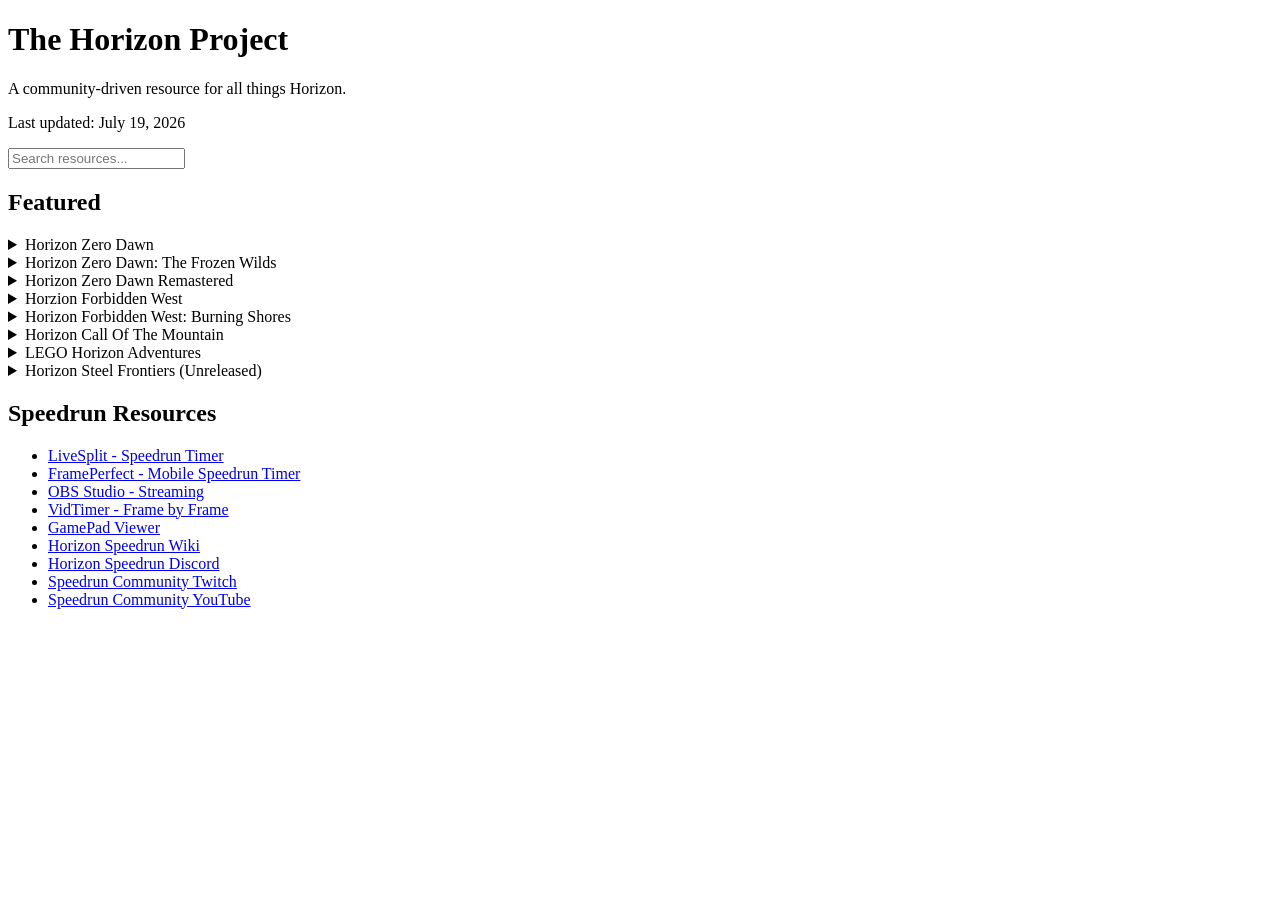
==== index.html @ eda94032 "Update index.html" ====
<!DOCTYPE html>
<html lang="en">

<head>
    <meta charset="UTF-8">
    <meta name="viewport" content="width=device-width, initial-scale=1.0">
    <meta name="description" content="A community-driven resource for all things Horizon.">
    <title>The Horizon Project</title>
    <link rel="stylesheet" href="style.css">
    
</head>

<body>

<h1>The Horizon Project</h1>

<p class="intro">
    A community-driven resource for all things Horizon.
</p>

<p class="updated">
    Last updated: July 19, 2026
</p>

<input type="text" id="search" placeholder="Search resources...">

<div id="featured"></div>

<div id="games"></div>

<div id="speedrun-resources"></div>

<div id="community-resources"></div>

<script src="js/script.js"></script>

</body>
</html>
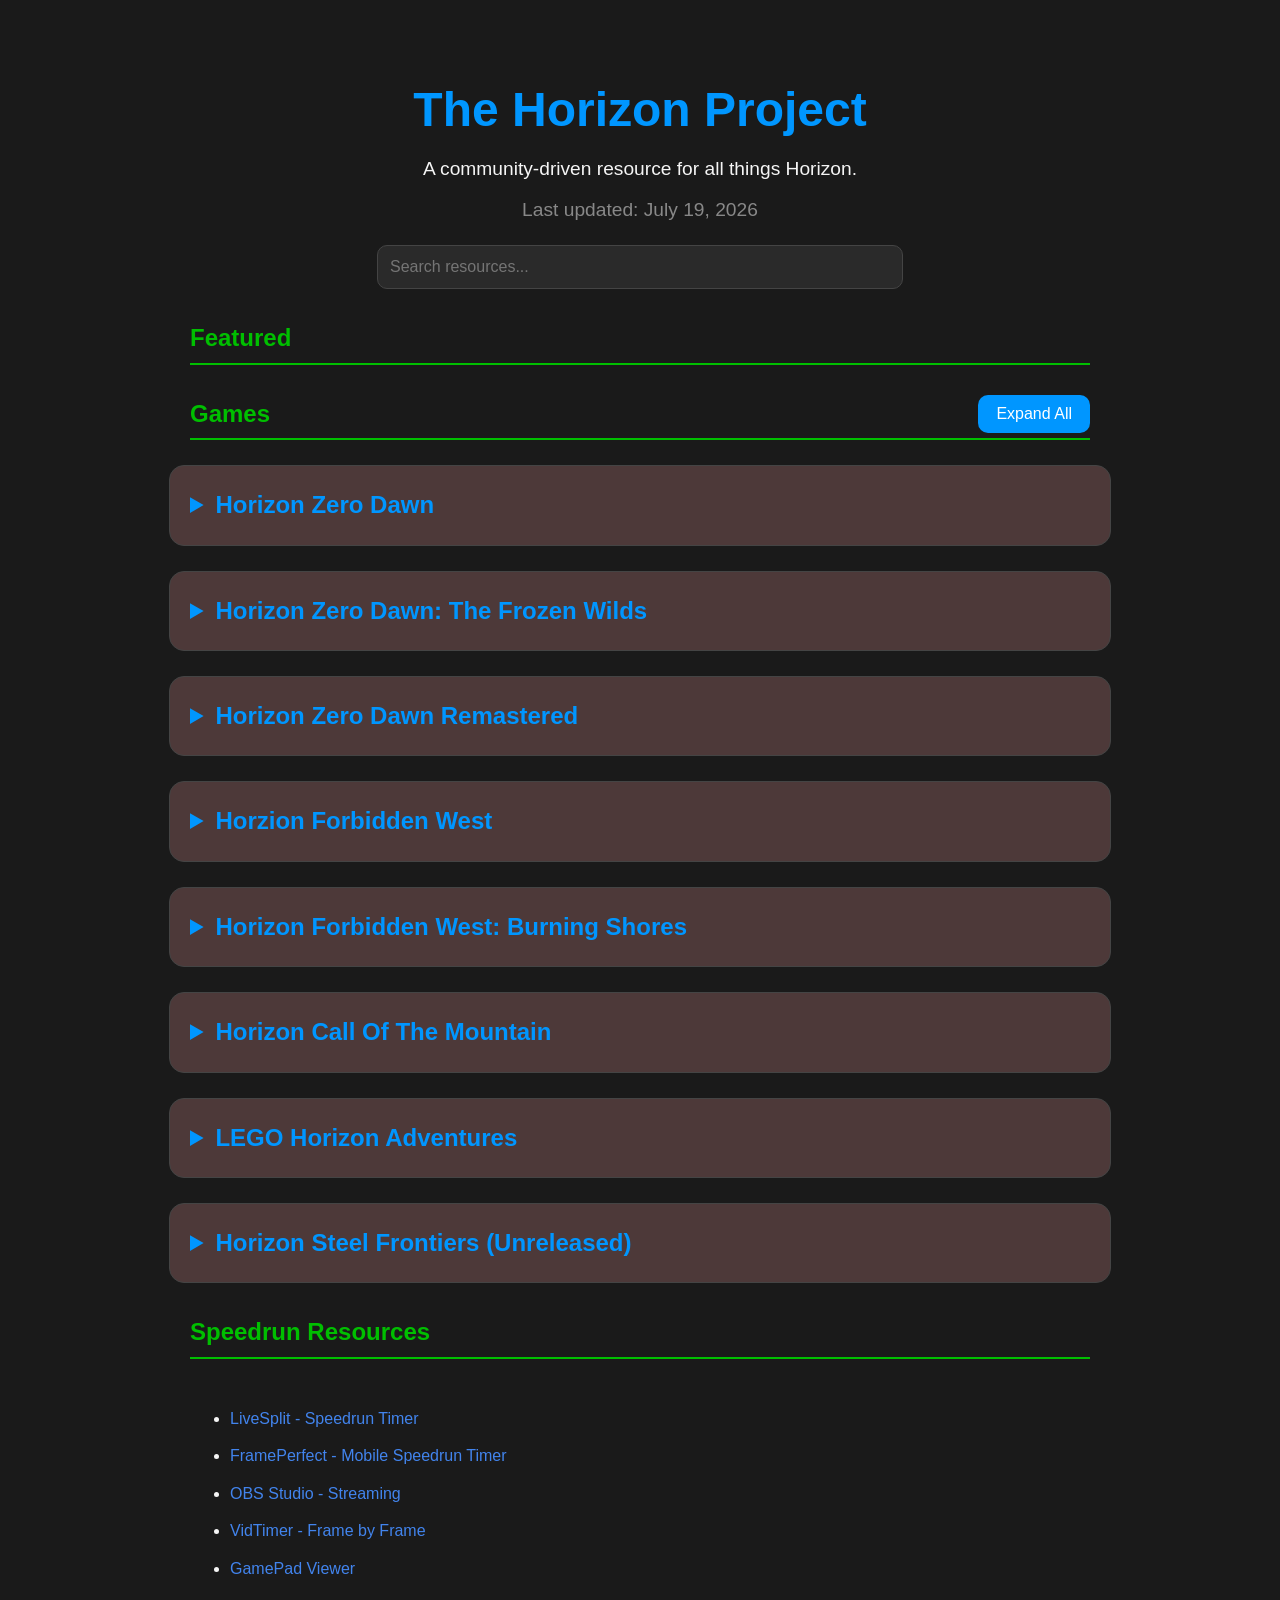
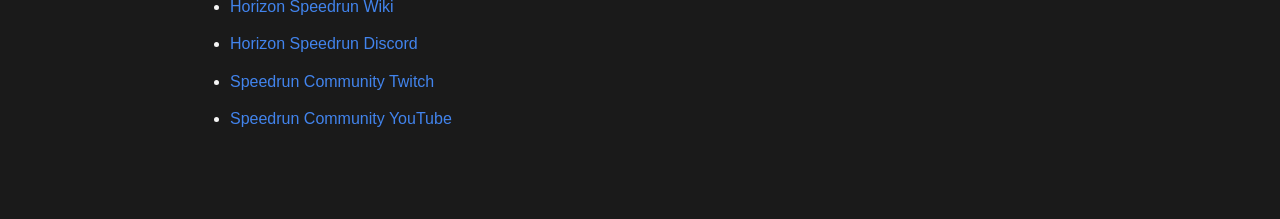
==== commit 05caa976: "Update index.html" ====
--- a/index.html
+++ b/index.html
@@ -6,7 +6,7 @@
     <meta name="viewport" content="width=device-width, initial-scale=1.0">
     <meta name="description" content="A community-driven resource for all things Horizon.">
     <title>The Horizon Project</title>
-    <link rel="stylesheet" href="style.css">
+    <link rel="stylesheet" href="css/style.css">
     
 </head>
 
--- a/css/style.css
+++ b/css/style.css
@@ -0,0 +1,233 @@
+/* =========================
+   Base Layout
+========================= */
+
+body {
+    background-color: #1a1a1a;
+    color: #f5f5f5;
+    font-family: Arial, sans-serif;
+    margin: 0;
+    padding: 40px;
+    line-height: 1.6;
+}
+
+
+/* =========================
+   Main Header
+========================= */
+
+h1 {
+    color: #0096FF;
+    text-align: center;
+    font-size: 3rem;
+    margin-bottom: 5px;
+}
+
+.intro {
+    text-align: center;
+    font-size: 1.2rem;
+    margin-top: 5px;
+    margin-bottom: 30px;
+}
+
+
+/* =========================
+   Section Titles
+========================= */
+
+h2 {
+    color: #00BF00;
+    text-align: left;
+    border-bottom: 2px solid #00BF00;
+    padding-bottom: 5px;
+    max-width: 900px;
+    margin: 30px auto 10px;
+}
+
+h3 {
+    color: #0096FF;
+    max-width: 900px;
+    margin: 25px auto 10px;
+}
+
+
+/* =========================
+   Search Bar
+========================= */
+
+#search {
+    display: block;
+    width: 80%;
+    max-width: 500px;
+    margin: 20px auto;
+    padding: 12px;
+    font-size: 1rem;
+    border-radius: 10px;
+    border: 1px solid #444;
+    background: #2a2a2a;
+    color: white;
+}
+
+
+/* =========================
+   Games Header
+========================= */
+
+.games-header {
+    max-width: 900px;
+    margin: 30px auto 10px;
+    display: flex;
+    justify-content: space-between;
+    align-items: center;
+    border-bottom: 2px solid #00BF00;
+    padding-bottom: 5px;
+}
+
+.games-header h2 {
+    margin: 0;
+    padding: 0;
+    border: none;
+}
+
+
+/* =========================
+   Expand / Collapse Button
+========================= */
+
+#toggleAll {
+    padding: 10px 18px;
+    font-size: 1rem;
+    border: none;
+    border-radius: 10px;
+    background: #0096FF;
+    color: white;
+    cursor: pointer;
+}
+
+#toggleAll:hover {
+    background: #00BF00;
+}
+
+
+/* =========================
+   Game Folders
+========================= */
+
+.game-folder {
+    background: #4d3939;
+    padding: 20px;
+    margin: 25px auto;
+    border-radius: 15px;
+    border: 1px solid #444;
+    max-width: 900px;
+}
+
+.game-folder summary {
+    color: #0096FF;
+    font-size: 1.5rem;
+    font-weight: bold;
+    cursor: pointer;
+}
+
+
+/* =========================
+   Lists
+========================= */
+
+/* =========================
+   Lists
+========================= */
+
+ul {
+    padding: 20px 40px;
+    max-width: 820px;
+    margin: 15px auto;
+}
+
+.game-folder ul,
+.resource-page ul {
+    background: #2a2a2a;
+    border-radius: 15px;
+    border: 1px solid #444;
+}
+
+.game-folder ul {
+    background: #2a2a2a;
+    border: 1px solid #444;
+    margin-top: 15px;
+}
+
+li {
+    margin: 12px 0;
+}
+
+
+/* =========================
+   Links
+========================= */
+
+a {
+    color: #4284ed;
+    text-decoration: none;
+}
+
+a:hover {
+    color: #00BF00;
+    text-decoration: underline;
+}
+
+
+/* =========================
+   Paragraphs
+========================= */
+
+p {
+    font-size: 1.2rem;
+}
+
+/* =========================
+   Last Updated
+========================= */
+.updated {
+    text-align: center;
+    color: #888;
+    font-size: 1.2rem;
+    margin-top: -20px;
+}
+
+/* =========================
+   Resource Cards
+========================= */
+
+.resource-page {
+    max-width: 900px;
+    margin: 30px auto;
+}
+
+
+.resource-page ul {
+    background: #2a2a2a;
+    padding: 20px 30px;
+    border-radius: 15px;
+    border: 1px solid #444;
+}
+
+
+.resource-page li {
+    background: #1f1f1f;
+    padding: 15px;
+    margin: 12px 0;
+    border-radius: 10px;
+    border: 1px solid #444;
+}
+
+
+.resource-page a {
+    color: #4284ed;
+    font-size: 1.1rem;
+}
+
+
+.resource-page a:hover {
+    color: #00BF00;
+}
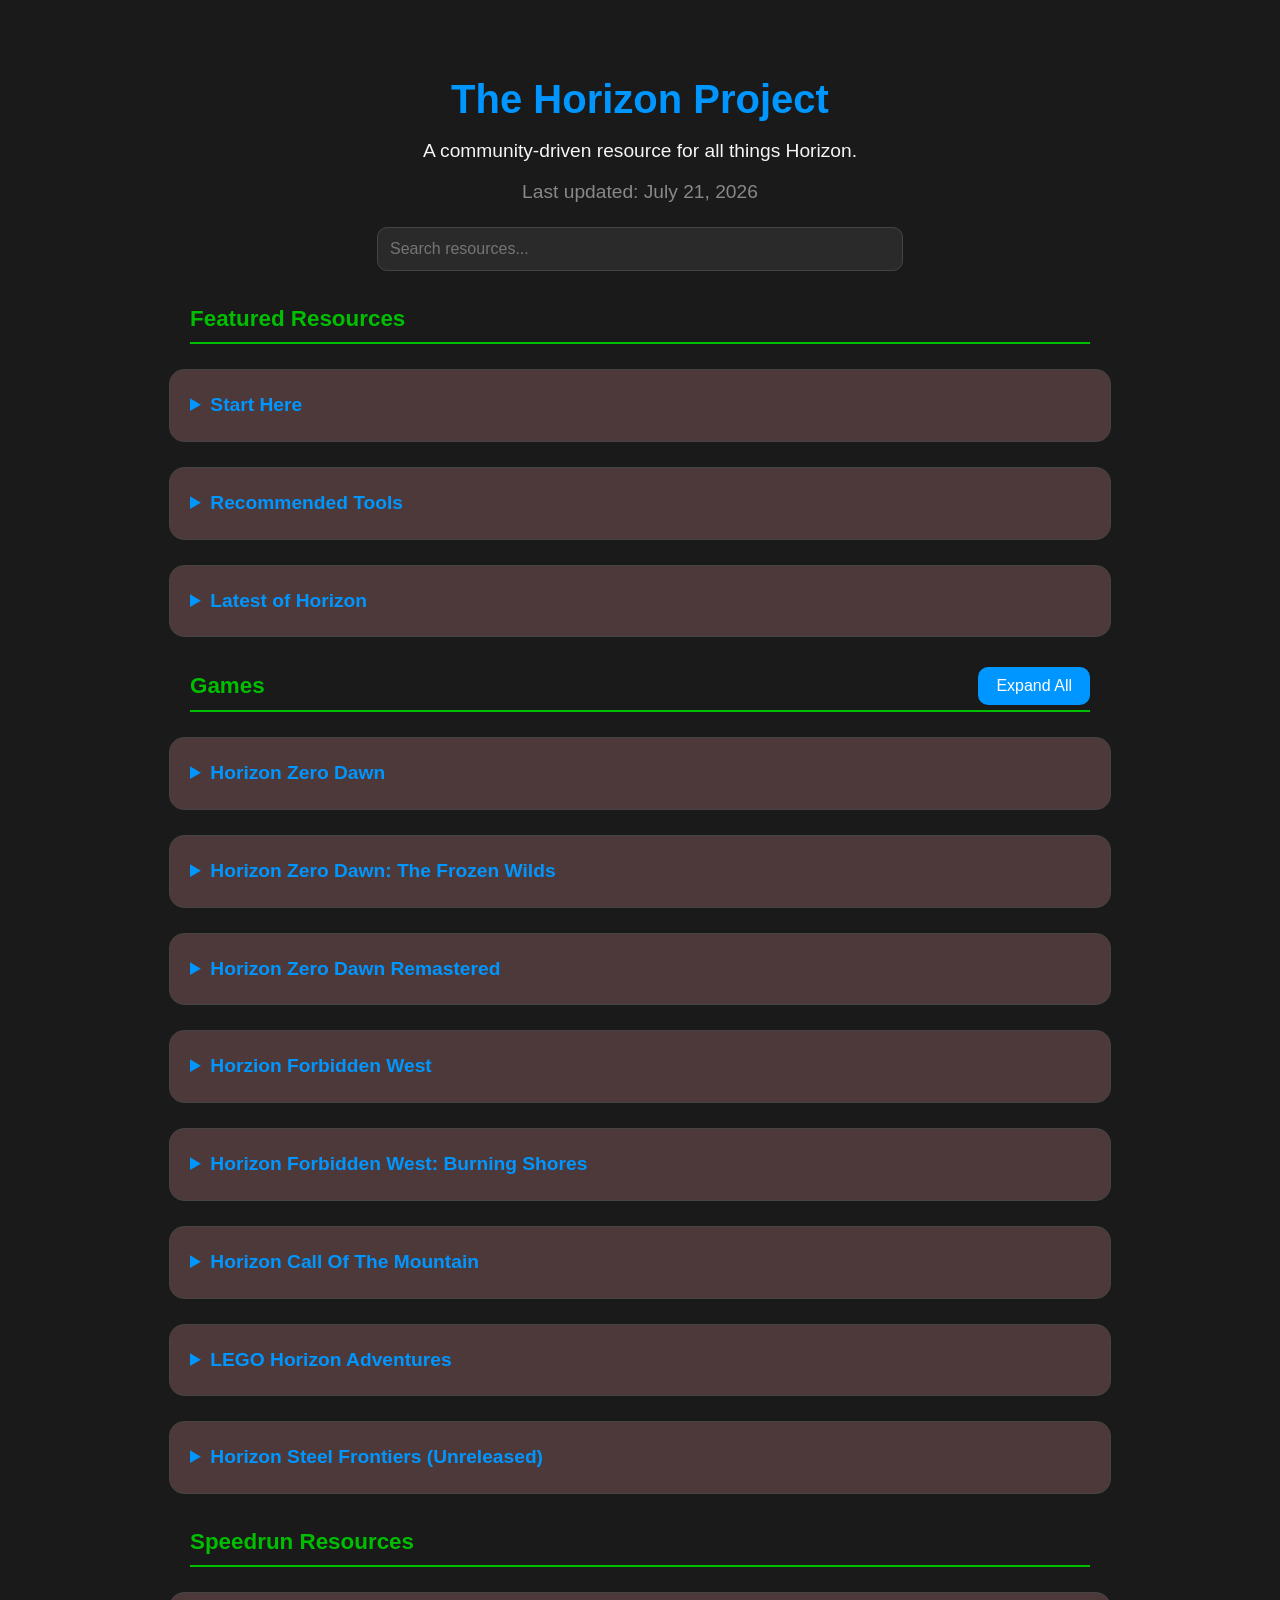
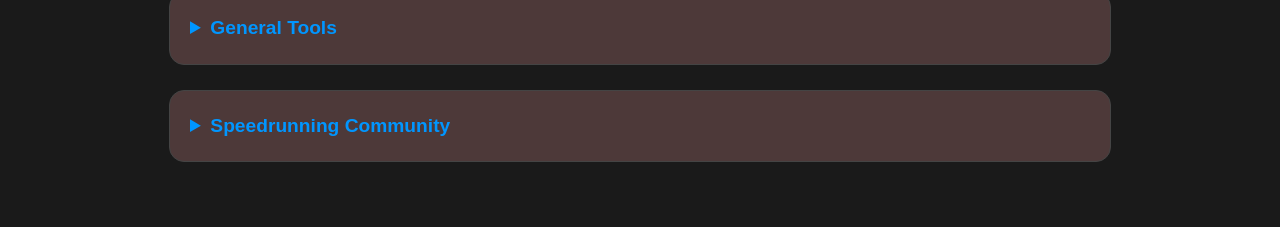
==== commit 440929e7: "Update index.html" ====
--- a/index.html
+++ b/index.html
@@ -19,7 +19,7 @@
 </p>
 
 <p class="updated">
-    Last updated: July 19, 2026
+    Last updated: July 21, 2026
 </p>
 
 <input type="text" id="search" placeholder="Search resources...">
--- a/css/style.css
+++ b/css/style.css
@@ -19,7 +19,7 @@
 h1 {
     color: #0096FF;
     text-align: center;
-    font-size: 3rem;
+    font-size: 2.5rem;
     margin-bottom: 5px;
 }
 
@@ -38,10 +38,11 @@
 h2 {
     color: #00BF00;
     text-align: left;
-    border-bottom: 2px solid #00BF00;
-    padding-bottom: 5px;
-    max-width: 900px;
-    margin: 30px auto 10px;
+    font-size: 1.4rem;
+    border-bottom: 3px solid #00BF00;
+    padding-bottom: 10px;
+    max-width: 900px;
+    margin: 40px auto 15px;
 }
 
 h3 {
@@ -124,11 +125,14 @@
 
 .game-folder summary {
     color: #0096FF;
-    font-size: 1.5rem;
+    font-size: 1.2rem;
     font-weight: bold;
     cursor: pointer;
 }
 
+.game-folder h2 {
+    font-size: 1.3rem;
+}
 
 /* =========================
    Lists
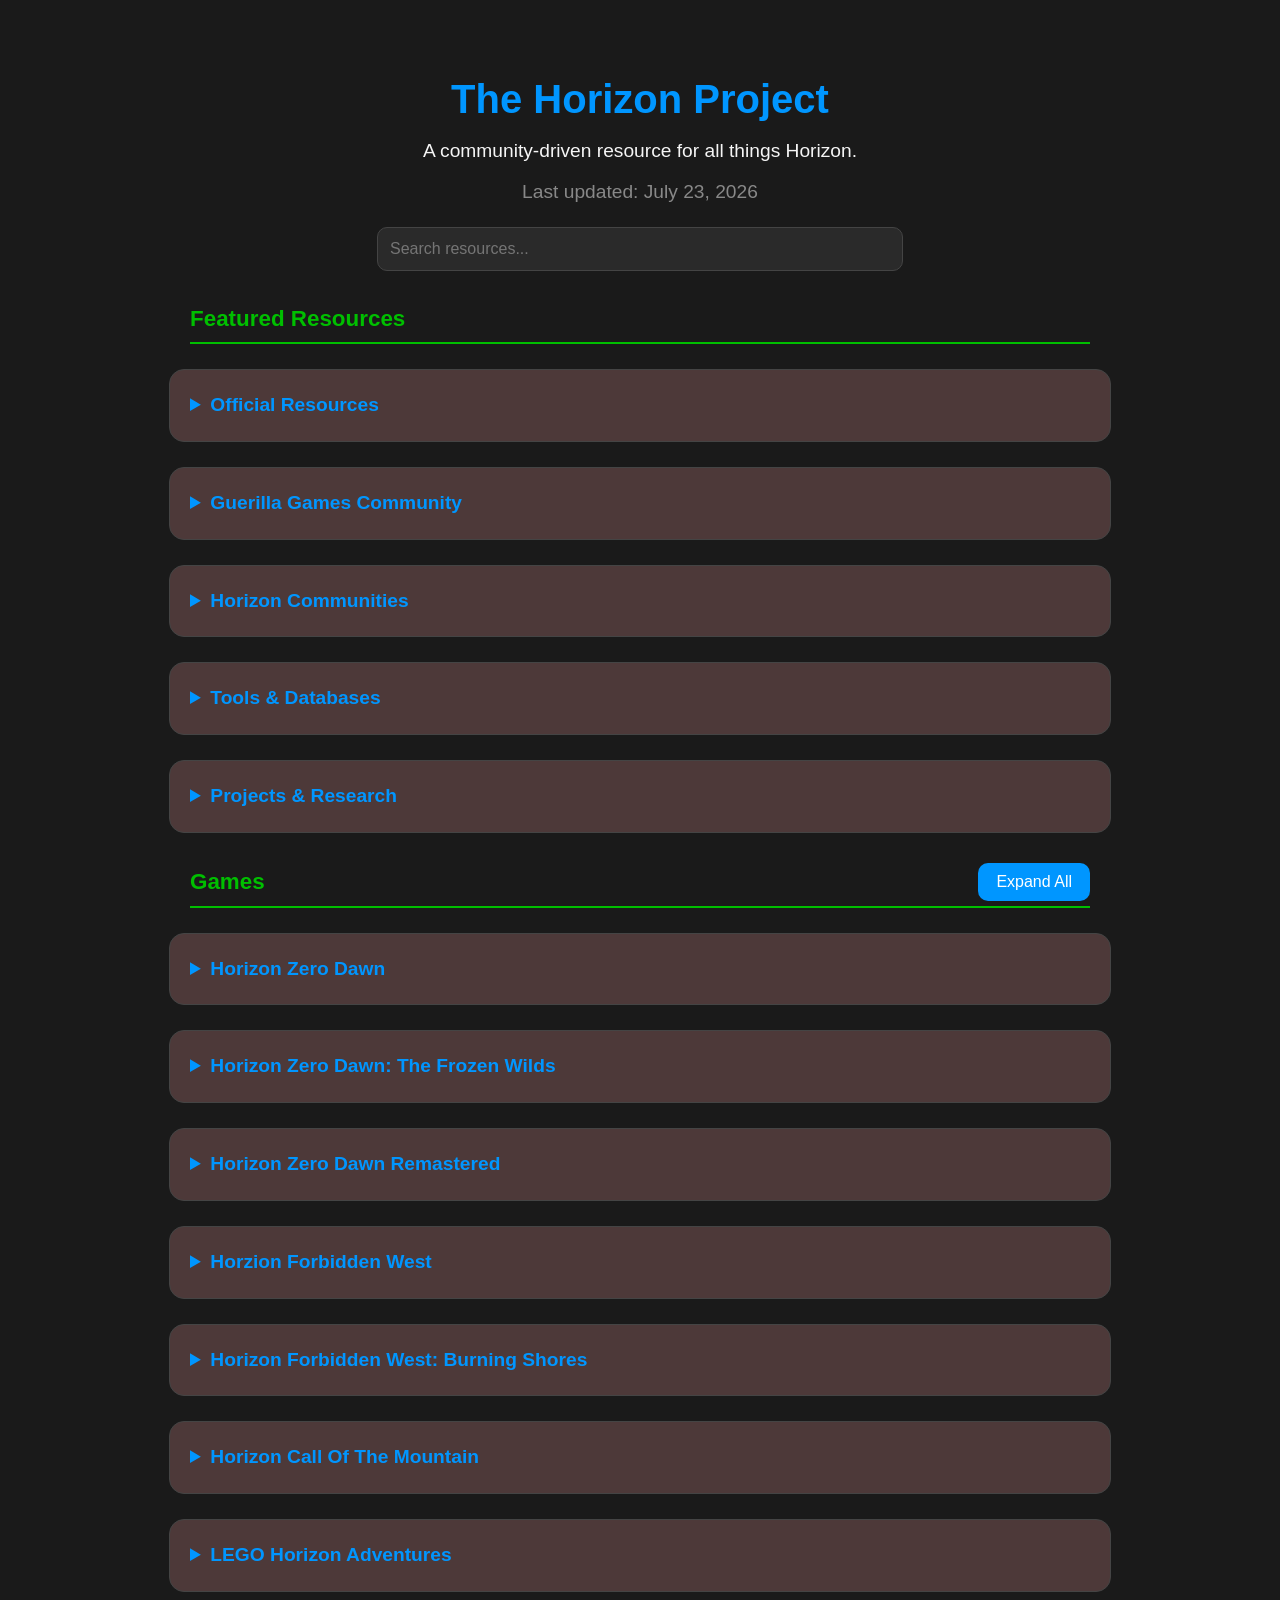
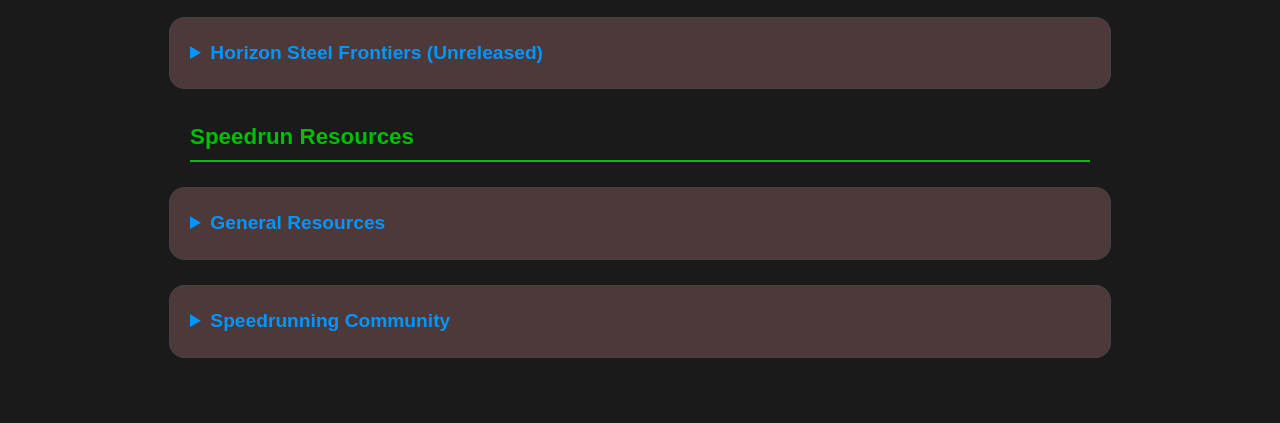
==== commit 2b6329ae: "Update index.html" ====
--- a/index.html
+++ b/index.html
@@ -19,7 +19,7 @@
 </p>
 
 <p class="updated">
-    Last updated: July 21, 2026
+    Last updated: July 23, 2026
 </p>
 
 <input type="text" id="search" placeholder="Search resources...">
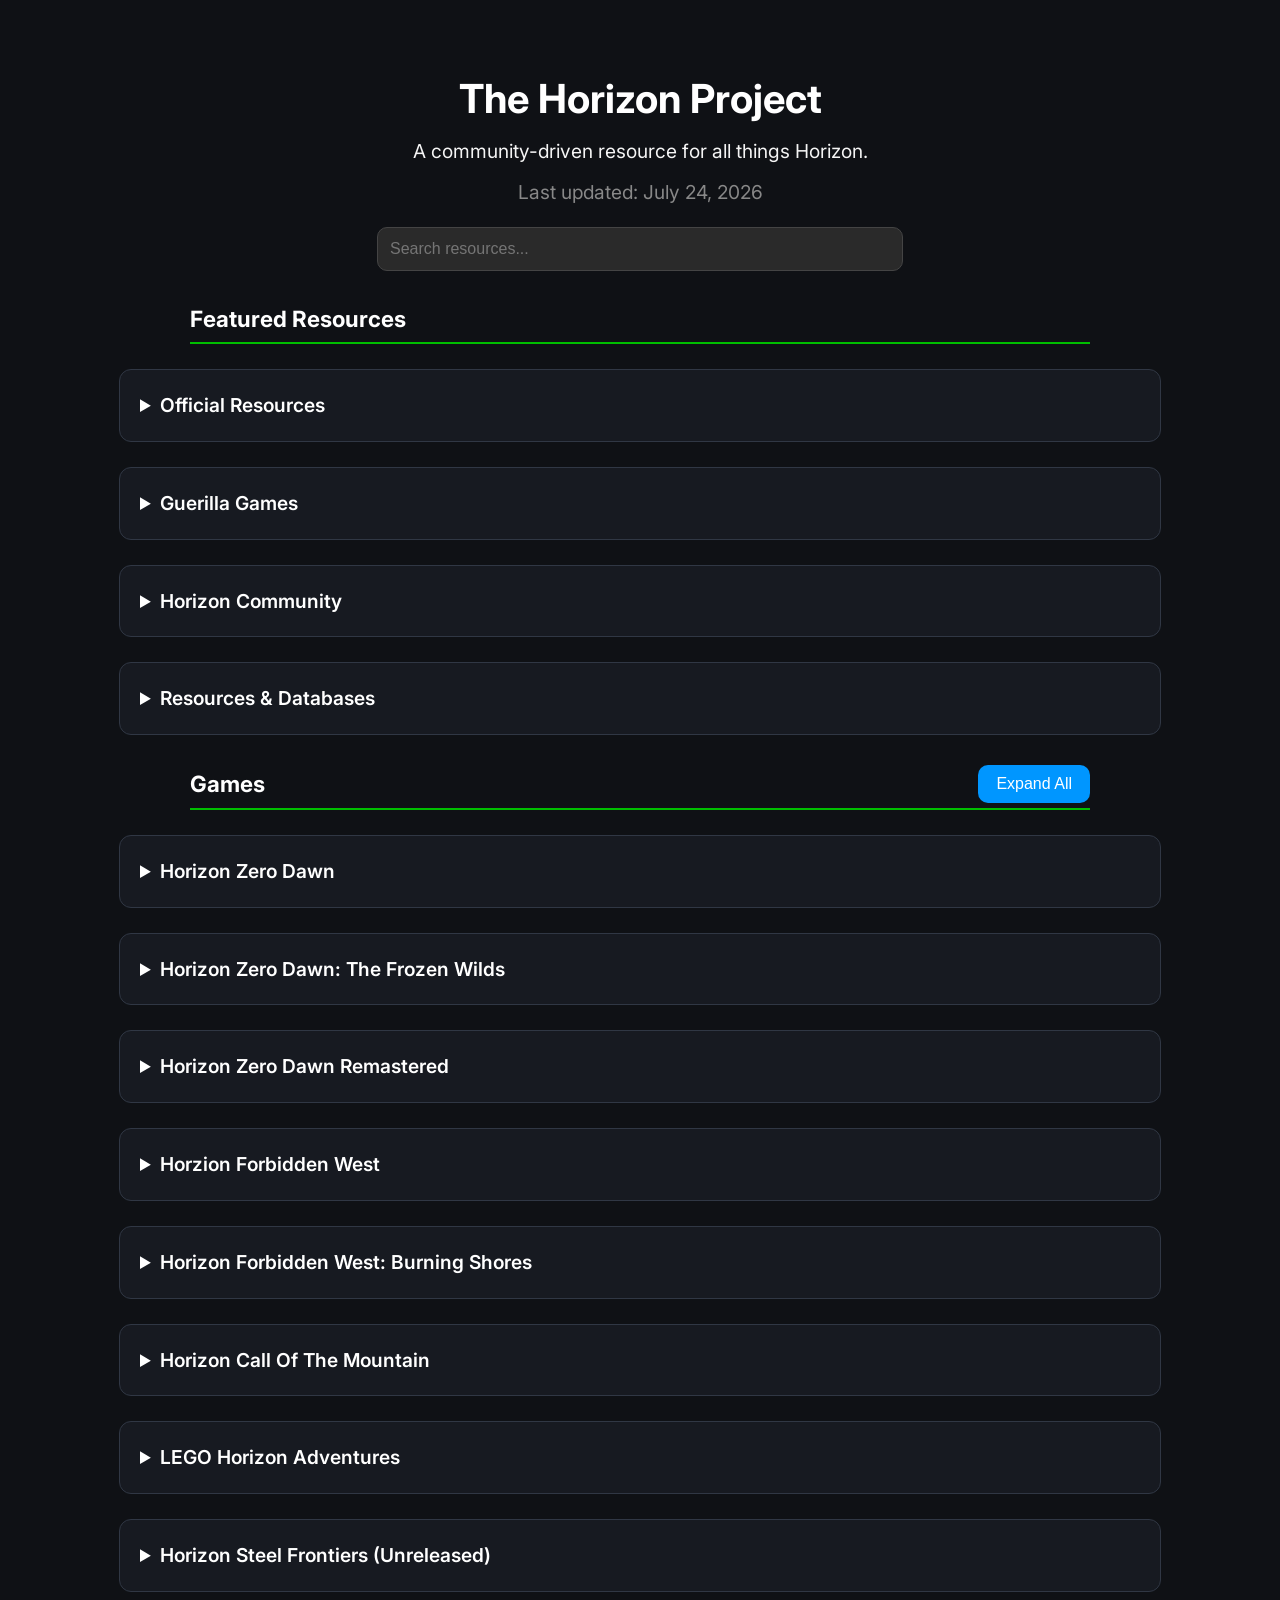
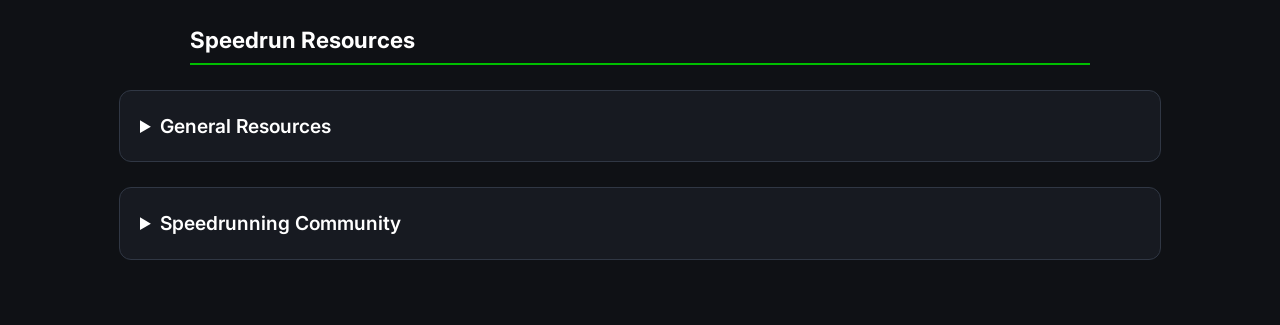
==== commit 8a0bd4a3: "Update index.html" ====
--- a/index.html
+++ b/index.html
@@ -19,7 +19,7 @@
 </p>
 
 <p class="updated">
-    Last updated: July 23, 2026
+    Last updated: July 24, 2026
 </p>
 
 <input type="text" id="search" placeholder="Search resources...">
--- a/css/style.css
+++ b/css/style.css
@@ -1,11 +1,13 @@
+@import url('https://fonts.googleapis.com/css2?family=Inter:wght@400;500;600;700&display=swap');
+
 /* =========================
    Base Layout
 ========================= */
 
 body {
-    background-color: #1a1a1a;
+    background: #0f1115;
     color: #f5f5f5;
-    font-family: Arial, sans-serif;
+    font-family: "Inter", sans-serif;
     margin: 0;
     padding: 40px;
     line-height: 1.6;
@@ -17,7 +19,7 @@
 ========================= */
 
 h1 {
-    color: #0096FF;
+    color: #ffffff;
     text-align: center;
     font-size: 2.5rem;
     margin-bottom: 5px;
@@ -36,17 +38,17 @@
 ========================= */
 
 h2 {
-    color: #00BF00;
+    color: #ffffff;
     text-align: left;
     font-size: 1.4rem;
-    border-bottom: 3px solid #00BF00;
+    border-bottom: 1px solid #333;
     padding-bottom: 10px;
     max-width: 900px;
     margin: 40px auto 15px;
 }
 
 h3 {
-    color: #0096FF;
+    color: #4da3ff;
     max-width: 900px;
     margin: 25px auto 10px;
 }
@@ -111,32 +113,35 @@
 
 
 /* =========================
-   Game Folders
+   Resource Folders
 ========================= */
 
 .game-folder {
-    background: #4d3939;
+    background: #171a21;
+    max-width: 1000px;
+
+    margin: 25px auto;
     padding: 20px;
-    margin: 25px auto;
-    border-radius: 15px;
-    border: 1px solid #444;
-    max-width: 900px;
-}
+
+    border-radius: 12px;
+    border: 1px solid #303744;
+}
+
+
+.game-folder:hover {
+    border-color: #4da3ff;
+}
+
 
 .game-folder summary {
-    color: #0096FF;
-    font-size: 1.2rem;
-    font-weight: bold;
+    color: #ffffff;
+
+    font-size: 1.2rem;
+    font-weight: 600;
+
     cursor: pointer;
 }
 
-.game-folder h2 {
-    font-size: 1.3rem;
-}
-
-/* =========================
-   Lists
-========================= */
 
 /* =========================
    Lists
@@ -148,7 +153,6 @@
     margin: 15px auto;
 }
 
-.game-folder ul,
 .resource-page ul {
     background: #2a2a2a;
     border-radius: 15px;
@@ -156,27 +160,39 @@
 }
 
 .game-folder ul {
-    background: #2a2a2a;
-    border: 1px solid #444;
-    margin-top: 15px;
+    background: #0f1115;
+    margin-top: 20px;
+    padding: 15px 25px;
+
+    border-radius: 10px;
+    border: 1px solid #303744;
 }
 
 li {
-    margin: 12px 0;
-}
-
+    list-style: none;
+    margin: 10px 0;
+    padding: 12px 15px;
+
+    background: #171a21;
+    border-radius: 8px;
+    border: 1px solid #303744;
+}
+
+li:hover {
+    border-color: #4da3ff;
+}
 
 /* =========================
    Links
 ========================= */
 
 a {
-    color: #4284ed;
+    color: #4da3ff;
     text-decoration: none;
 }
 
 a:hover {
-    color: #00BF00;
+    color: #79baff;
     text-decoration: underline;
 }
 
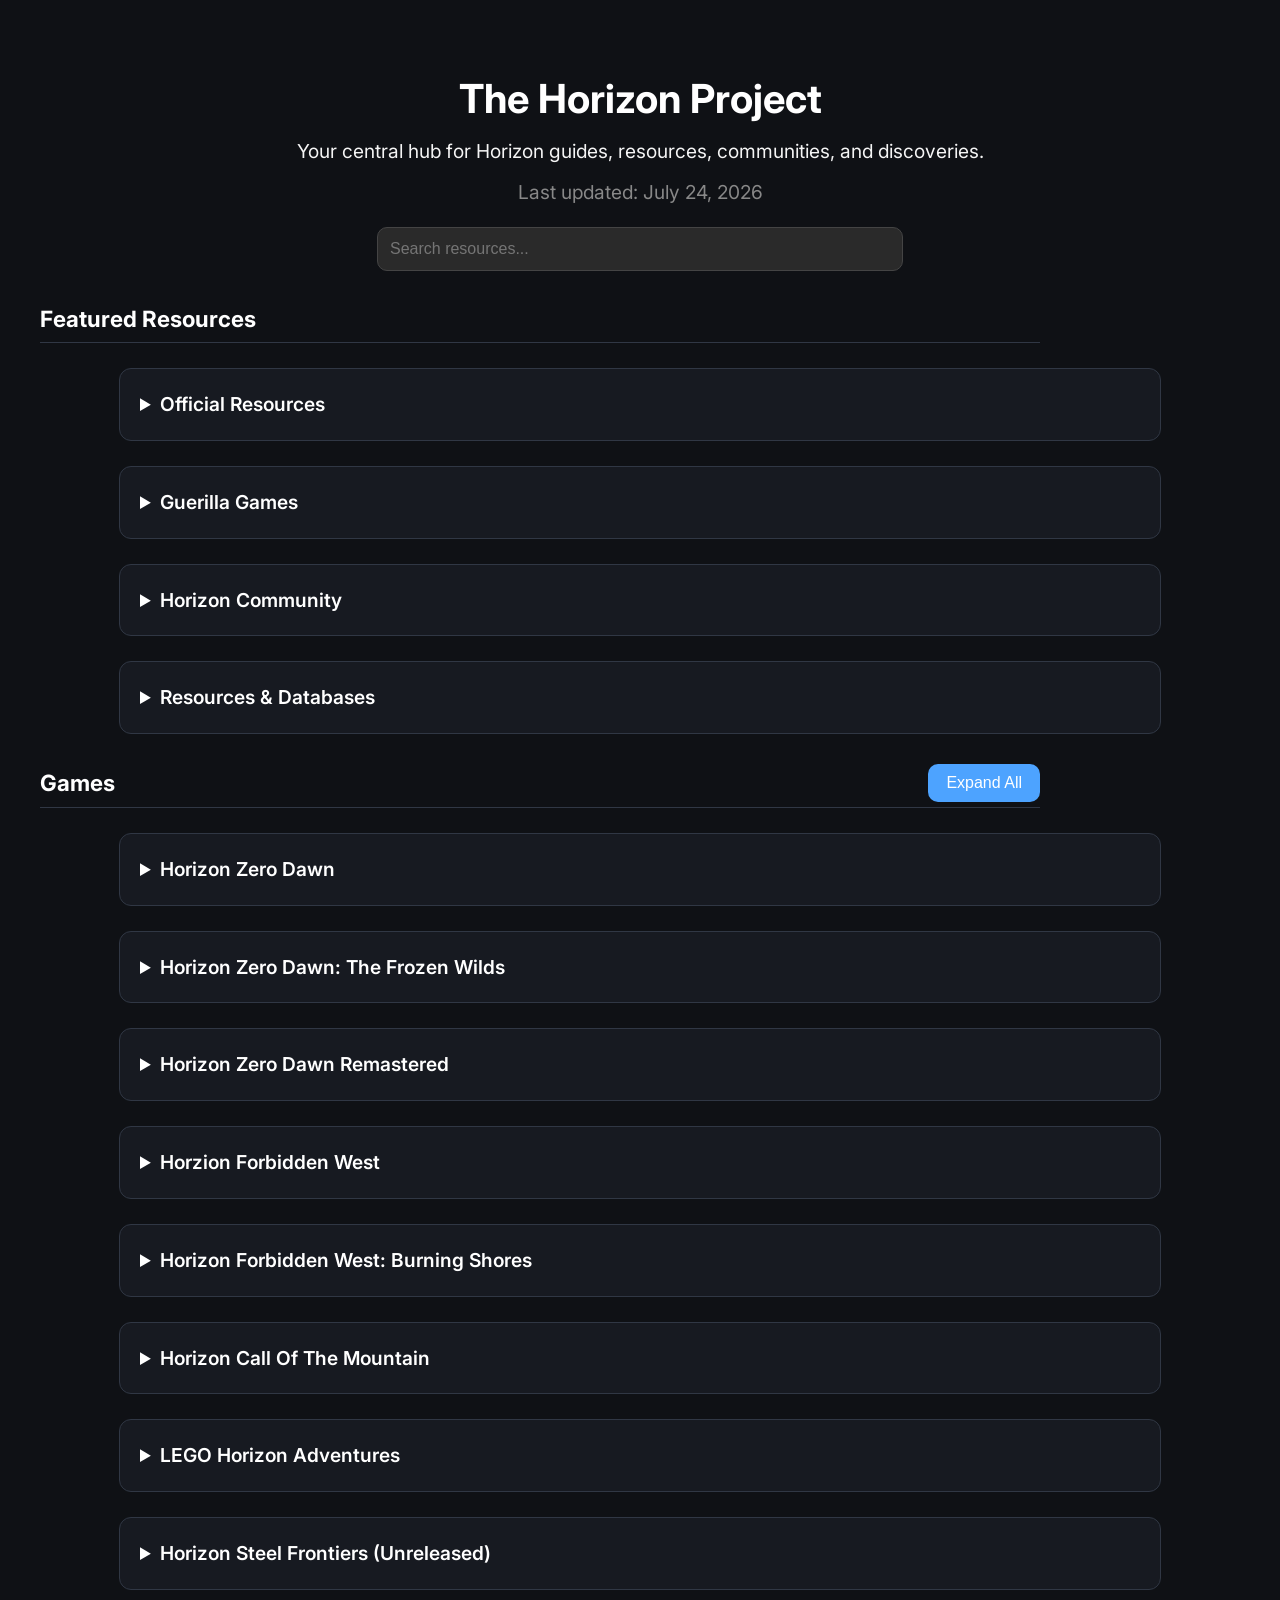
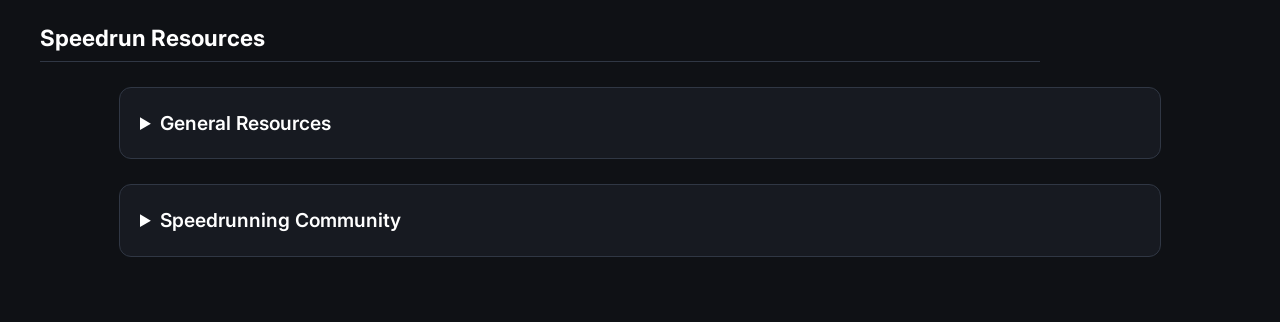
==== commit c99c5768: "Update index.html" ====
--- a/index.html
+++ b/index.html
@@ -15,7 +15,7 @@
 <h1>The Horizon Project</h1>
 
 <p class="intro">
-    A community-driven resource for all things Horizon.
+    Your central hub for Horizon guides, resources, communities, and discoveries.
 </p>
 
 <p class="updated">
--- a/css/style.css
+++ b/css/style.css
@@ -43,14 +43,20 @@
     font-size: 1.4rem;
     border-bottom: 1px solid #333;
     padding-bottom: 10px;
-    max-width: 900px;
-    margin: 40px auto 15px;
-}
-
-h3 {
+    max-width: 1000px;
+    margin: 40px 0 15px;
+}
+
+.game-folder h2 {
+    max-width: none;
+    margin: 30px 0 15px;
+    width: auto;
+}
+
+.game-folder h3 {
     color: #4da3ff;
-    max-width: 900px;
-    margin: 25px auto 10px;
+    margin: 25px 0 10px;
+    max-width: none;
 }
 
 
@@ -77,12 +83,12 @@
 ========================= */
 
 .games-header {
-    max-width: 900px;
-    margin: 30px auto 10px;
+    max-width: 1000px;
+    margin: 30px 0 10px;
     display: flex;
     justify-content: space-between;
     align-items: center;
-    border-bottom: 2px solid #00BF00;
+    border-bottom: 1px solid #303744;
     padding-bottom: 5px;
 }
 
@@ -102,13 +108,13 @@
     font-size: 1rem;
     border: none;
     border-radius: 10px;
-    background: #0096FF;
+    background: #4da3ff;
     color: white;
     cursor: pointer;
 }
 
 #toggleAll:hover {
-    background: #00BF00;
+    background: #79baff;
 }
 
 
@@ -119,15 +125,12 @@
 .game-folder {
     background: #171a21;
     max-width: 1000px;
-
     margin: 25px auto;
     padding: 20px;
-
     border-radius: 12px;
     border: 1px solid #303744;
 }
 
-
 .game-folder:hover {
     border-color: #4da3ff;
 }
@@ -148,24 +151,17 @@
 ========================= */
 
 ul {
-    padding: 20px 40px;
-    max-width: 820px;
-    margin: 15px auto;
-}
-
-.resource-page ul {
-    background: #2a2a2a;
-    border-radius: 15px;
-    border: 1px solid #444;
+    margin: 15px 0;
+    padding: 0;
+    list-style: none;
 }
 
 .game-folder ul {
-    background: #0f1115;
     margin-top: 20px;
-    padding: 15px 25px;
-
-    border-radius: 10px;
-    border: 1px solid #303744;
+    padding: 0;
+    border: none;
+    background: none;
+
 }
 
 li {
@@ -223,15 +219,6 @@
     max-width: 900px;
     margin: 30px auto;
 }
-
-
-.resource-page ul {
-    background: #2a2a2a;
-    padding: 20px 30px;
-    border-radius: 15px;
-    border: 1px solid #444;
-}
-
 
 .resource-page li {
     background: #1f1f1f;
@@ -241,6 +228,13 @@
     border: 1px solid #444;
 }
 
+.resource-page ul {
+    background: #2a2a2a;
+    padding: 20px 30px;
+    border-radius: 15px;
+    border: 1px solid #444;
+
+} 
 
 .resource-page a {
     color: #4284ed;
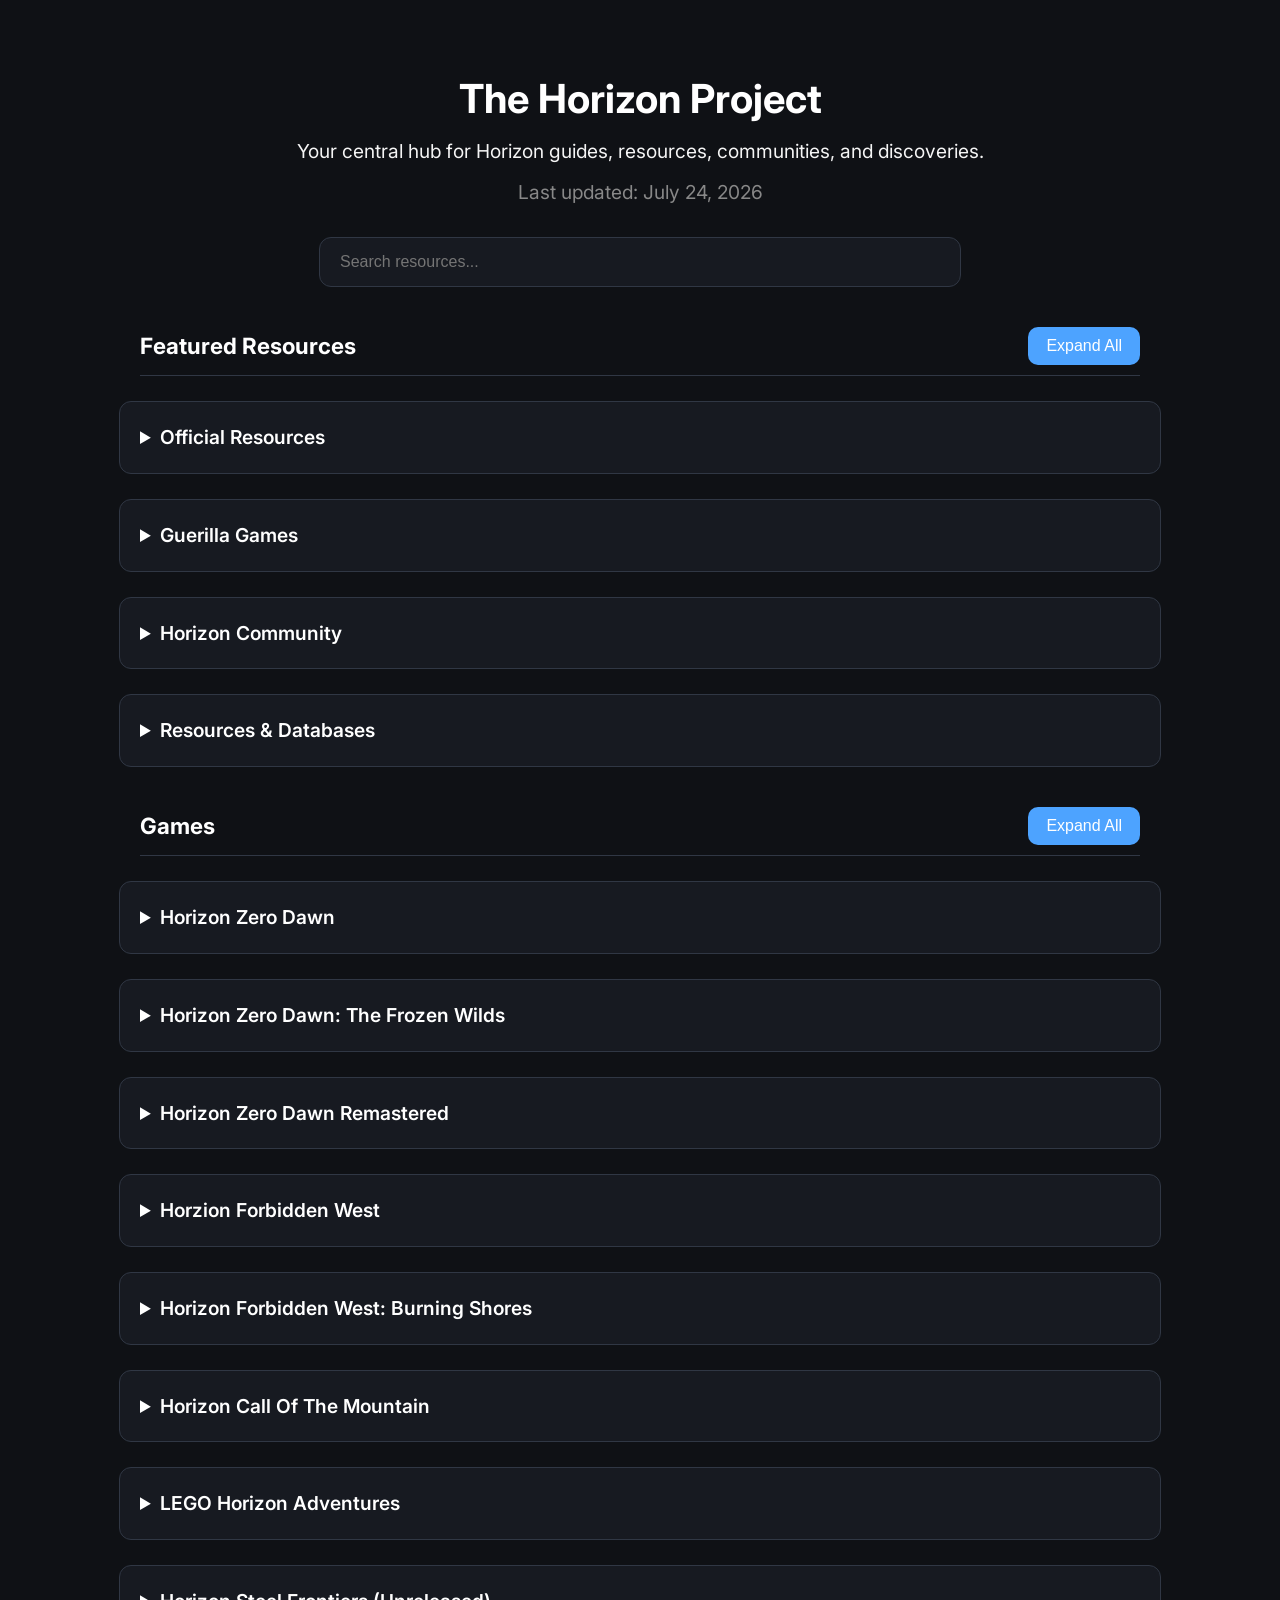
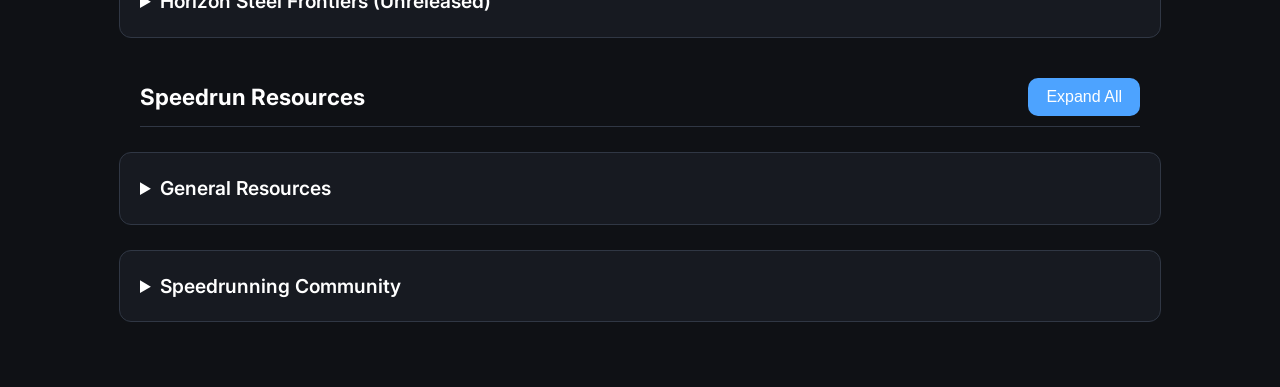
==== commit 4acbbfdc: "Update index.html" ====
--- a/index.html
+++ b/index.html
@@ -30,8 +30,6 @@
 
 <div id="speedrun-resources"></div>
 
-<div id="community-resources"></div>
-
 <script src="js/script.js"></script>
 
 </body>
--- a/css/style.css
+++ b/css/style.css
@@ -13,7 +13,6 @@
     line-height: 1.6;
 }
 
-
 /* =========================
    Main Header
 ========================= */
@@ -44,17 +43,18 @@
     border-bottom: 1px solid #333;
     padding-bottom: 10px;
     max-width: 1000px;
-    margin: 40px 0 15px;
+    margin: 40px auto 15px;
 }
 
 .game-folder h2 {
+    text-align: left;
     max-width: none;
     margin: 30px 0 15px;
-    width: auto;
 }
 
 .game-folder h3 {
     color: #4da3ff;
+    text-align: left;
     margin: 25px 0 10px;
     max-width: none;
 }
@@ -67,14 +67,19 @@
 #search {
     display: block;
     width: 80%;
-    max-width: 500px;
-    margin: 20px auto;
-    padding: 12px;
+    max-width: 600px;
+    margin: 30px auto;
+    padding: 15px 20px;
     font-size: 1rem;
-    border-radius: 10px;
-    border: 1px solid #444;
-    background: #2a2a2a;
+    background: #171a21;
     color: white;
+    border: 1px solid #303744;
+    border-radius: 12px;
+    outline: none;
+}
+
+#search:focus {
+    border-color: #4da3ff;
 }
 
 
@@ -82,28 +87,27 @@
    Games Header
 ========================= */
 
-.games-header {
+.section-header {
     max-width: 1000px;
-    margin: 30px 0 10px;
+    margin: 40px auto 15px;
     display: flex;
     justify-content: space-between;
     align-items: center;
     border-bottom: 1px solid #303744;
-    padding-bottom: 5px;
-}
-
-.games-header h2 {
+    padding-bottom: 10px;
+}
+
+.section-header h2 {
     margin: 0;
     padding: 0;
     border: none;
 }
 
-
 /* =========================
    Expand / Collapse Button
 ========================= */
 
-#toggleAll {
+.toggleAll {
     padding: 10px 18px;
     font-size: 1rem;
     border: none;
@@ -113,7 +117,7 @@
     cursor: pointer;
 }
 
-#toggleAll:hover {
+.toggleAll:hover {
     background: #79baff;
 }
 
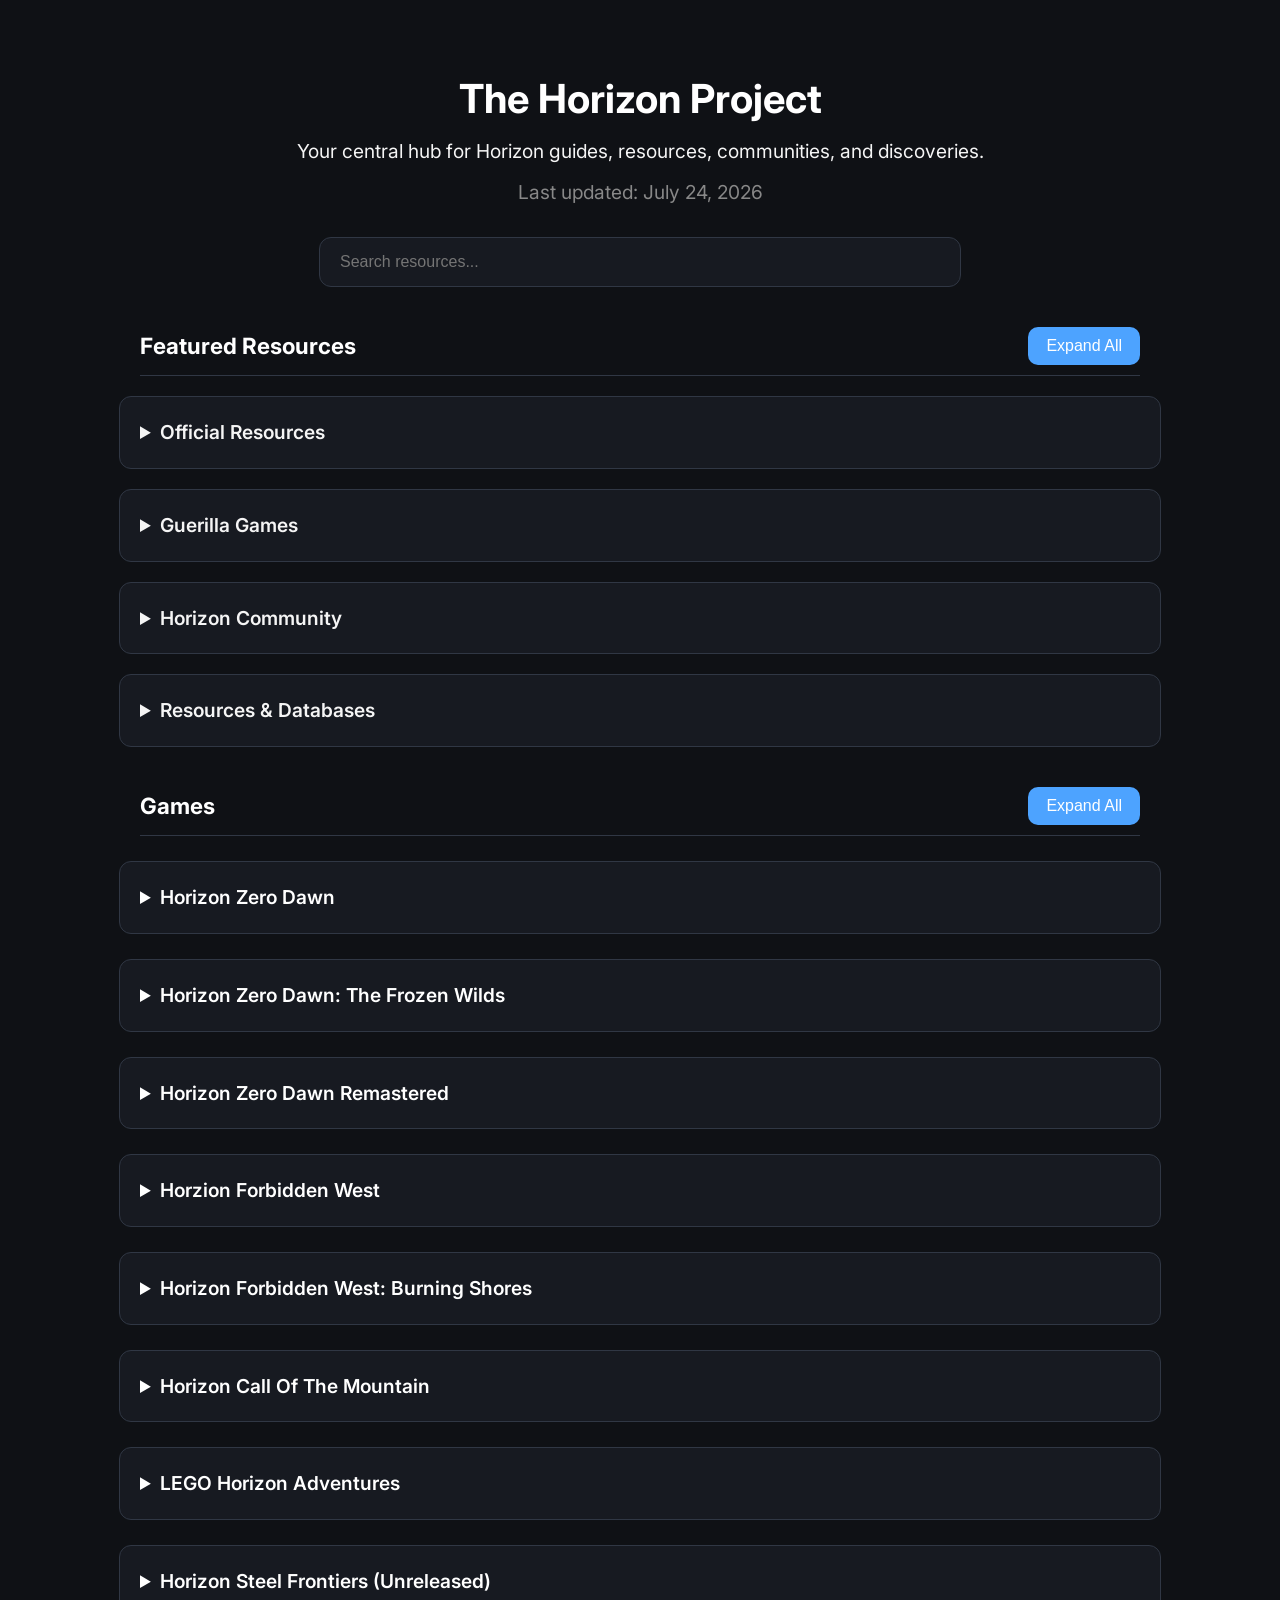
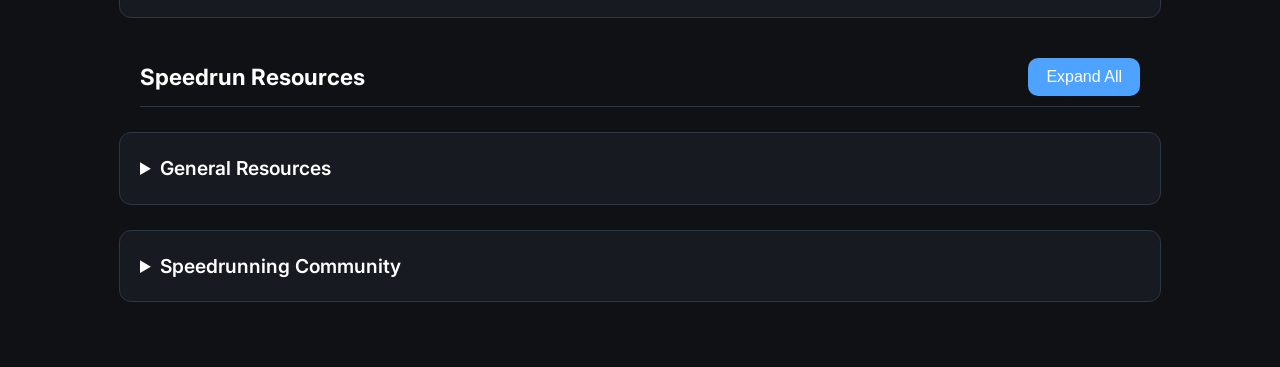
==== commit 90954d48: "Update index.html" ====
--- a/index.html
+++ b/index.html
@@ -24,6 +24,10 @@
 
 <input type="text" id="search" placeholder="Search resources...">
 
+<p id="no-results" style="display:none;">
+    No results found.
+</p>
+
 <div id="featured"></div>
 
 <div id="games"></div>
--- a/css/style.css
+++ b/css/style.css
@@ -149,6 +149,24 @@
     cursor: pointer;
 }
 
+.resource-card {
+    background: #171a21;
+    max-width: 1000px;
+    margin: 20px auto;
+    padding: 20px;
+    border-radius: 12px;
+    border: 1px solid #303744;
+}
+
+.resource-card:hover {
+    border-color: #4da3ff;
+}
+
+.resource-card summary {
+    font-size: 1.2rem;
+    font-weight: 600;
+    cursor: pointer;
+}
 
 /* =========================
    Lists
